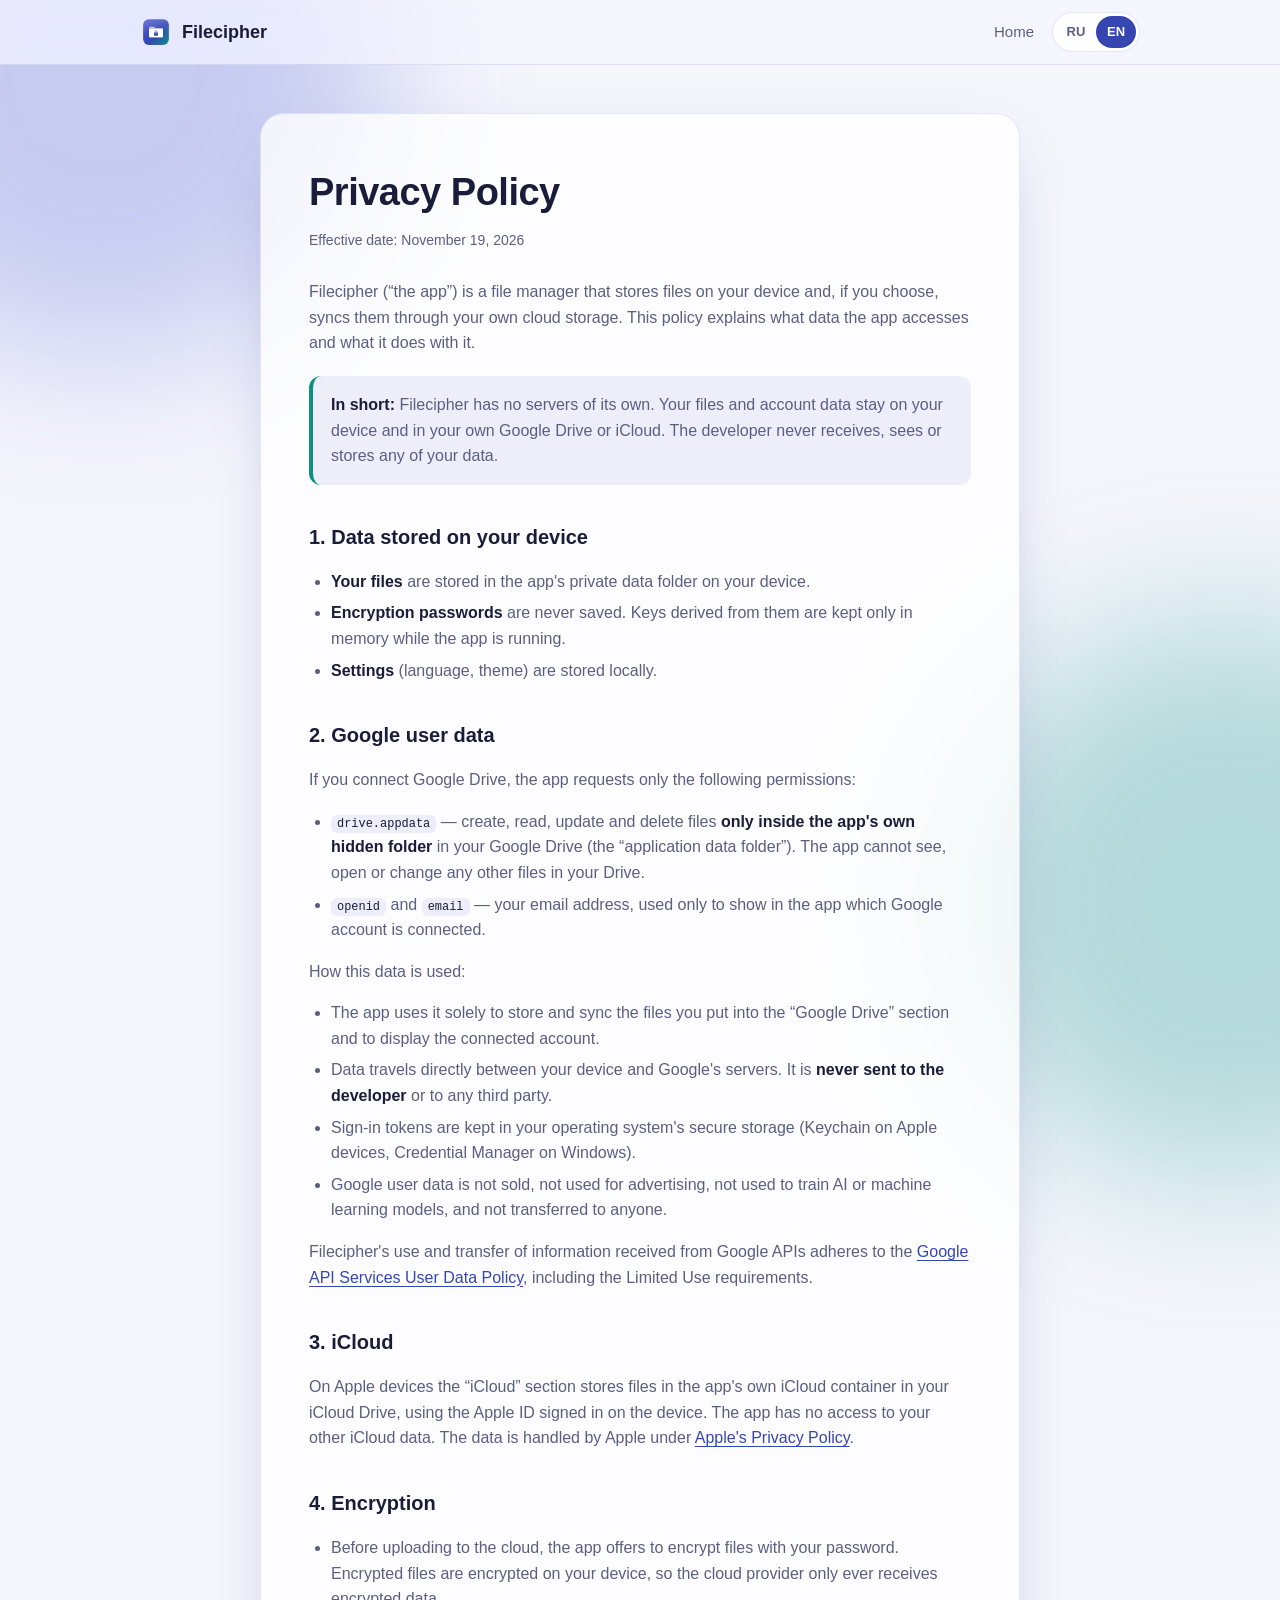
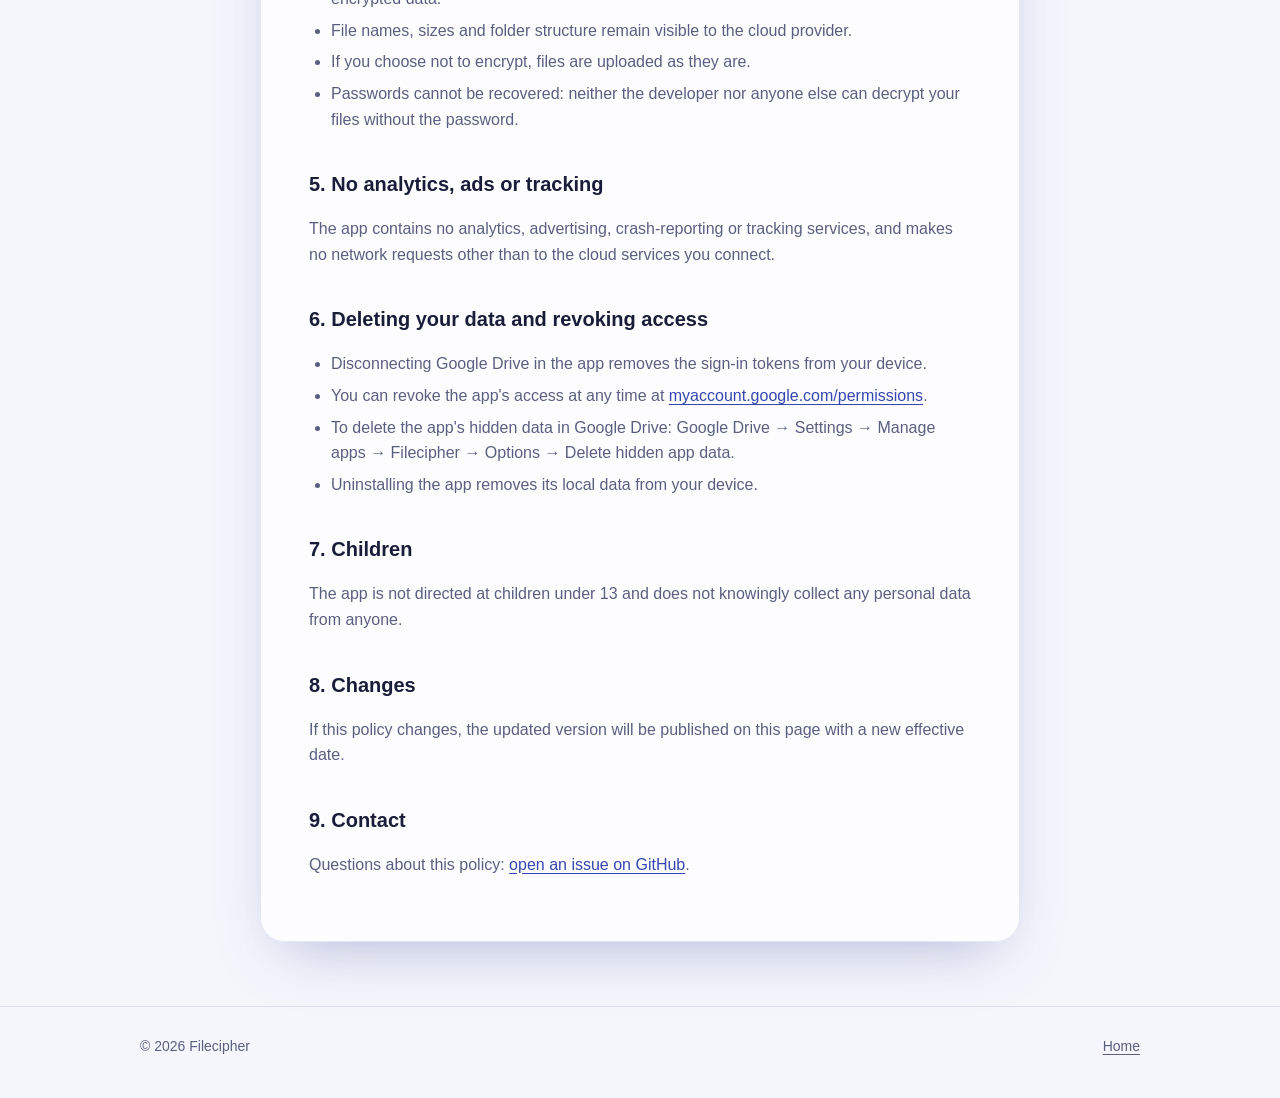
==== privacy/index.html @ 19b43ff0 "Сайт Filecipher: главная и политика конфиденциальности - Главная страница с описанием приложения (ru" ====
<!doctype html>
<html lang="en" data-lang="en" data-title-ru="Политика конфиденциальности — Filecipher" data-title-en="Privacy Policy — Filecipher">
  <head>
    <meta charset="utf-8" />
    <meta name="viewport" content="width=device-width, initial-scale=1" />
    <title>Privacy Policy — Filecipher</title>
    <meta name="description" content="How Filecipher handles your files and the Google and Apple account data it can access." />
    <link rel="icon" href="../assets/icon.svg" type="image/svg+xml" />
    <link rel="stylesheet" href="../assets/style.css" />
    <script src="../assets/lang.js"></script>
  </head>
  <body>
    <div class="blob one"></div>
    <div class="blob two"></div>

    <header>
      <div class="wrap bar">
        <a class="brand" href="../"><img src="../assets/icon.svg" alt="" />Filecipher</a>
        <nav>
          <a class="hide-sm" href="../"><span lang="ru">Главная</span><span lang="en">Home</span></a>
          <div class="lang" role="group" aria-label="Language">
            <button type="button" data-set-lang="ru" aria-pressed="false">RU</button>
            <button type="button" data-set-lang="en" aria-pressed="true">EN</button>
          </div>
        </nav>
      </div>
    </header>

    <main class="wrap">
      <!-- English -->
      <article class="doc" lang="en">
        <h1>Privacy Policy</h1>
        <p class="meta">Effective date: November 19, 2026</p>

        <p>
          Filecipher (“the app”) is a file manager that stores files on your device and, if you choose, syncs them
          through your own cloud storage. This policy explains what data the app accesses and what it does with it.
        </p>

        <div class="note">
          <p><strong>In short:</strong> Filecipher has no servers of its own. Your files and account data stay on your device and in your own Google Drive or iCloud. The developer never receives, sees or stores any of your data.</p>
        </div>

        <h2>1. Data stored on your device</h2>
        <ul>
          <li><strong>Your files</strong> are stored in the app's private data folder on your device.</li>
          <li><strong>Encryption passwords</strong> are never saved. Keys derived from them are kept only in memory while the app is running.</li>
          <li><strong>Settings</strong> (language, theme) are stored locally.</li>
        </ul>

        <h2>2. Google user data</h2>
        <p>If you connect Google Drive, the app requests only the following permissions:</p>
        <ul>
          <li>
            <code>drive.appdata</code> — create, read, update and delete files <strong>only inside the app's own hidden folder</strong>
            in your Google Drive (the “application data folder”). The app cannot see, open or change any other files in your Drive.
          </li>
          <li><code>openid</code> and <code>email</code> — your email address, used only to show in the app which Google account is connected.</li>
        </ul>
        <p>How this data is used:</p>
        <ul>
          <li>The app uses it solely to store and sync the files you put into the “Google Drive” section and to display the connected account.</li>
          <li>Data travels directly between your device and Google's servers. It is <strong>never sent to the developer</strong> or to any third party.</li>
          <li>Sign-in tokens are kept in your operating system's secure storage (Keychain on Apple devices, Credential Manager on Windows).</li>
          <li>Google user data is not sold, not used for advertising, not used to train AI or machine learning models, and not transferred to anyone.</li>
        </ul>
        <p>
          Filecipher's use and transfer of information received from Google APIs adheres to the
          <a href="https://developers.google.com/terms/api-services-user-data-policy" rel="noopener">Google API Services User Data Policy</a>,
          including the Limited Use requirements.
        </p>

        <h2>3. iCloud</h2>
        <p>
          On Apple devices the “iCloud” section stores files in the app's own iCloud container in your iCloud Drive, using the
          Apple ID signed in on the device. The app has no access to your other iCloud data. The data is handled by Apple under
          <a href="https://www.apple.com/legal/privacy/" rel="noopener">Apple's Privacy Policy</a>.
        </p>

        <h2>4. Encryption</h2>
        <ul>
          <li>Before uploading to the cloud, the app offers to encrypt files with your password. Encrypted files are encrypted on your device, so the cloud provider only ever receives encrypted data.</li>
          <li>File names, sizes and folder structure remain visible to the cloud provider.</li>
          <li>If you choose not to encrypt, files are uploaded as they are.</li>
          <li>Passwords cannot be recovered: neither the developer nor anyone else can decrypt your files without the password.</li>
        </ul>

        <h2>5. No analytics, ads or tracking</h2>
        <p>The app contains no analytics, advertising, crash-reporting or tracking services, and makes no network requests other than to the cloud services you connect.</p>

        <h2>6. Deleting your data and revoking access</h2>
        <ul>
          <li>Disconnecting Google Drive in the app removes the sign-in tokens from your device.</li>
          <li>You can revoke the app's access at any time at <a href="https://myaccount.google.com/permissions" rel="noopener">myaccount.google.com/permissions</a>.</li>
          <li>To delete the app's hidden data in Google Drive: Google Drive → Settings → Manage apps → Filecipher → Options → Delete hidden app data.</li>
          <li>Uninstalling the app removes its local data from your device.</li>
        </ul>

        <h2>7. Children</h2>
        <p>The app is not directed at children under 13 and does not knowingly collect any personal data from anyone.</p>

        <h2>8. Changes</h2>
        <p>If this policy changes, the updated version will be published on this page with a new effective date.</p>

        <h2>9. Contact</h2>
        <p>Questions about this policy: <a href="https://github.com/file-cipher/file-cipher.github.io/issues" rel="noopener">open an issue on GitHub</a>.</p>
      </article>

      <!-- Russian -->
      <article class="doc" lang="ru">
        <h1>Политика конфиденциальности</h1>
        <p class="meta">Дата вступления в силу: 19 ноября 2026 г.</p>

        <p>
          Filecipher («приложение») — файловый менеджер, который хранит файлы на вашем устройстве и, если вы захотите,
          синхронизирует их через ваше собственное облачное хранилище. Здесь описано, к каким данным приложение получает
          доступ и что с ними делает.
        </p>

        <div class="note">
          <p><strong>Коротко:</strong> у Filecipher нет своих серверов. Ваши файлы и данные аккаунтов остаются на устройстве и в вашем собственном Google Диске или iCloud. Разработчик не получает, не видит и не хранит никаких ваших данных.</p>
        </div>

        <h2>1. Данные на устройстве</h2>
        <ul>
          <li><strong>Ваши файлы</strong> хранятся в закрытой папке приложения на устройстве.</li>
          <li><strong>Пароли шифрования</strong> никогда не сохраняются. Полученные из них ключи держатся только в памяти, пока приложение запущено.</li>
          <li><strong>Настройки</strong> (язык, тема) хранятся локально.</li>
        </ul>

        <h2>2. Данные Google</h2>
        <p>Если вы подключаете Google Диск, приложение запрашивает только эти разрешения:</p>
        <ul>
          <li>
            <code>drive.appdata</code> — создание, чтение, изменение и удаление файлов <strong>только в собственной скрытой папке приложения</strong>
            на вашем Google Диске («папка данных приложения»). Остальные файлы на Диске приложение не видит, не открывает и не изменяет.
          </li>
          <li><code>openid</code> и <code>email</code> — адрес почты, только чтобы показать в приложении, какой аккаунт Google подключён.</li>
        </ul>
        <p>Как используются эти данные:</p>
        <ul>
          <li>Только для хранения и синхронизации файлов, которые вы кладёте в раздел «Google Диск», и для отображения подключённого аккаунта.</li>
          <li>Данные передаются напрямую между вашим устройством и серверами Google. Они <strong>никогда не отправляются разработчику</strong> или третьим лицам.</li>
          <li>Токены входа хранятся в защищённом хранилище системы (Связка ключей на устройствах Apple, Диспетчер учётных данных в Windows).</li>
          <li>Данные Google не продаются, не используются для рекламы и обучения ИИ и моделей машинного обучения и никому не передаются.</li>
        </ul>
        <p>
          Использование и передача информации, полученной через API Google, соответствуют
          <a href="https://developers.google.com/terms/api-services-user-data-policy" rel="noopener">Google API Services User Data Policy</a>,
          включая требования Limited Use.
        </p>

        <h2>3. iCloud</h2>
        <p>
          На устройствах Apple раздел «iCloud» хранит файлы в собственном контейнере приложения в вашем iCloud Drive с помощью
          Apple ID, под которым выполнен вход на устройстве. К остальным данным iCloud у приложения доступа нет. Данные
          обрабатывает Apple согласно <a href="https://www.apple.com/legal/privacy/" rel="noopener">политике конфиденциальности Apple</a>.
        </p>

        <h2>4. Шифрование</h2>
        <ul>
          <li>Перед загрузкой в облако приложение предлагает зашифровать файлы паролем. Шифрование происходит на устройстве, поэтому облако получает только зашифрованные данные.</li>
          <li>Имена файлов, их размеры и структура папок остаются видны облачному сервису.</li>
          <li>Если вы отказываетесь от шифрования, файлы загружаются как есть.</li>
          <li>Пароль нельзя восстановить: ни разработчик, ни кто-либо ещё не сможет расшифровать файлы без него.</li>
        </ul>

        <h2>5. Без аналитики, рекламы и слежки</h2>
        <p>В приложении нет аналитики, рекламы, сбора отчётов о сбоях и трекеров. Оно не делает сетевых запросов, кроме запросов к подключённым вами облачным сервисам.</p>

        <h2>6. Удаление данных и отзыв доступа</h2>
        <ul>
          <li>Отключение Google Диска в приложении удаляет токены входа с устройства.</li>
          <li>Отозвать доступ приложения можно в любой момент на странице <a href="https://myaccount.google.com/permissions" rel="noopener">myaccount.google.com/permissions</a>.</li>
          <li>Удалить скрытые данные приложения на Google Диске: Google Диск → Настройки → Управление приложениями → Filecipher → Параметры → Удалить скрытые данные приложения.</li>
          <li>При удалении приложения его локальные данные удаляются с устройства.</li>
        </ul>

        <h2>7. Дети</h2>
        <p>Приложение не предназначено для детей младше 13 лет и сознательно не собирает ничьих персональных данных.</p>

        <h2>8. Изменения</h2>
        <p>Если политика изменится, новая версия будет опубликована на этой странице с новой датой вступления в силу.</p>

        <h2>9. Связь</h2>
        <p>Вопросы по этой политике: <a href="https://github.com/file-cipher/file-cipher.github.io/issues" rel="noopener">создайте issue на GitHub</a>.</p>
      </article>
    </main>

    <footer>
      <div class="wrap">
        <span>© 2026 Filecipher</span>
        <a href="../"><span lang="ru">Главная</span><span lang="en">Home</span></a>
      </div>
    </footer>
  </body>
</html>
---- assets/style.css ----
:root {
  --bg: #f5f6fc;
  --surface: rgba(255, 255, 255, 0.78);
  --surface-solid: #ffffff;
  --border: rgba(53, 70, 176, 0.12);
  --text: #191d3a;
  --muted: #5a5f80;
  --primary: #3546b0;
  --primary-2: #4e5dd6;
  --teal: #0e8f86;
  --chip: rgba(53, 70, 176, 0.08);
  --shadow: 0 24px 60px -24px rgba(39, 52, 143, 0.35);
  --radius: 24px;
  color-scheme: light;
}

@media (prefers-color-scheme: dark) {
  :root {
    --bg: #0b0d19;
    --surface: rgba(24, 27, 48, 0.72);
    --surface-solid: #161a2e;
    --border: rgba(255, 255, 255, 0.08);
    --text: #eef0ff;
    --muted: #a3a8c9;
    --primary: #8f9bff;
    --primary-2: #6f7cf0;
    --teal: #3cc7bb;
    --chip: rgba(143, 155, 255, 0.1);
    --shadow: 0 24px 60px -24px rgba(0, 0, 0, 0.7);
    color-scheme: dark;
  }
}

* {
  box-sizing: border-box;
}

html {
  scroll-behavior: smooth;
}

body {
  margin: 0;
  min-height: 100vh;
  background: var(--bg);
  color: var(--text);
  font-family:
    -apple-system, BlinkMacSystemFont, 'SF Pro Text', 'Segoe UI', Roboto, 'Helvetica Neue', Arial, sans-serif;
  line-height: 1.6;
  -webkit-font-smoothing: antialiased;
  overflow-x: hidden;
}

/* language switching: only the active language is shown */
html[data-lang='ru'] [lang='en'],
html[data-lang='en'] [lang='ru'] {
  display: none !important;
}

a {
  color: var(--primary);
  text-underline-offset: 3px;
}

.blob {
  position: fixed;
  z-index: -1;
  width: 44vmax;
  height: 44vmax;
  border-radius: 50%;
  filter: blur(80px);
  opacity: 0.28;
  pointer-events: none;
  animation: float 20s ease-in-out infinite alternate;
}

.blob.one {
  top: -16vmax;
  left: -14vmax;
  background: var(--primary-2);
}

.blob.two {
  right: -18vmax;
  bottom: -22vmax;
  background: var(--teal);
  animation-delay: -8s;
}

@keyframes float {
  to {
    transform: translate(5vmax, 4vmax) scale(1.1);
  }
}

.wrap {
  width: min(1040px, 100%);
  margin: 0 auto;
  padding: 0 20px;
}

/* header */
header {
  position: sticky;
  top: 0;
  z-index: 10;
  backdrop-filter: blur(18px) saturate(1.4);
  -webkit-backdrop-filter: blur(18px) saturate(1.4);
  background: color-mix(in srgb, var(--bg) 70%, transparent);
  border-bottom: 1px solid var(--border);
}

.bar {
  display: flex;
  align-items: center;
  gap: 16px;
  height: 64px;
}

.brand {
  display: inline-flex;
  align-items: center;
  gap: 10px;
  font-weight: 700;
  font-size: 18px;
  color: var(--text);
  text-decoration: none;
}

.brand img {
  width: 32px;
  height: 32px;
}

.bar nav {
  display: flex;
  align-items: center;
  gap: 6px;
  margin-left: auto;
}

.bar nav a {
  padding: 8px 12px;
  border-radius: 999px;
  color: var(--muted);
  font-size: 15px;
  text-decoration: none;
}

.bar nav a:hover {
  background: var(--chip);
  color: var(--text);
}

.lang {
  display: inline-flex;
  padding: 3px;
  border: 1px solid var(--border);
  border-radius: 999px;
  background: var(--surface);
}

.lang button {
  min-width: 40px;
  padding: 6px 10px;
  border: 0;
  border-radius: 999px;
  background: none;
  color: var(--muted);
  font: inherit;
  font-size: 13px;
  font-weight: 600;
  cursor: pointer;
}

.lang button[aria-pressed='true'] {
  background: var(--primary);
  color: #fff;
}

/* hero */
.hero {
  padding: 88px 0 56px;
  text-align: center;
}

.hero .icon {
  width: 112px;
  height: 112px;
  border-radius: 28px;
  box-shadow: var(--shadow);
  animation: rise 0.8s cubic-bezier(0.2, 0.9, 0.25, 1.15) both;
}

.hero h1 {
  margin: 28px 0 14px;
  font-size: clamp(34px, 6vw, 56px);
  line-height: 1.1;
  letter-spacing: -1px;
  animation: rise 0.8s 0.1s cubic-bezier(0.2, 0.9, 0.25, 1.15) both;
}

.gradient {
  background: linear-gradient(120deg, var(--primary-2), var(--teal));
  -webkit-background-clip: text;
  background-clip: text;
  color: transparent;
}

.hero p {
  max-width: 620px;
  margin: 0 auto;
  font-size: clamp(17px, 2.2vw, 20px);
  color: var(--muted);
  animation: rise 0.8s 0.2s cubic-bezier(0.2, 0.9, 0.25, 1.15) both;
}

.chips {
  display: flex;
  flex-wrap: wrap;
  justify-content: center;
  gap: 8px;
  margin-top: 28px;
  animation: rise 0.8s 0.3s cubic-bezier(0.2, 0.9, 0.25, 1.15) both;
}

.chip {
  padding: 7px 14px;
  border: 1px solid var(--border);
  border-radius: 999px;
  background: var(--surface);
  font-size: 14px;
  color: var(--muted);
}

@keyframes rise {
  from {
    opacity: 0;
    transform: translateY(18px);
  }
}

/* cards */
.grid {
  display: grid;
  grid-template-columns: repeat(2, 1fr);
  gap: 16px;
  padding-bottom: 32px;
}

.card {
  padding: 26px;
  border: 1px solid var(--border);
  border-radius: var(--radius);
  background: var(--surface);
  box-shadow: var(--shadow);
  backdrop-filter: blur(14px);
  -webkit-backdrop-filter: blur(14px);
}

.card .ico {
  display: grid;
  place-items: center;
  width: 46px;
  height: 46px;
  margin-bottom: 16px;
  border-radius: 14px;
  background: var(--chip);
  color: var(--primary);
}

.card .ico svg {
  width: 24px;
  height: 24px;
}

.card h3 {
  margin: 0 0 8px;
  font-size: 18px;
}

.card p {
  margin: 0;
  color: var(--muted);
  font-size: 15px;
}

.section-title {
  margin: 48px 0 20px;
  font-size: 26px;
  letter-spacing: -0.3px;
}

.callout {
  display: flex;
  flex-wrap: wrap;
  align-items: center;
  justify-content: space-between;
  gap: 16px;
  margin: 24px 0 64px;
  padding: 26px 28px;
  border-radius: var(--radius);
  background: linear-gradient(120deg, var(--primary), var(--teal));
  color: #fff;
}

.callout p {
  margin: 0;
  max-width: 560px;
  opacity: 0.92;
}

.callout strong {
  display: block;
  margin-bottom: 4px;
  font-size: 19px;
}

.btn {
  display: inline-flex;
  align-items: center;
  gap: 8px;
  padding: 12px 20px;
  border-radius: 999px;
  background: #fff;
  color: #26348f;
  font-weight: 600;
  text-decoration: none;
  white-space: nowrap;
}

/* document (privacy policy) */
.doc {
  max-width: 760px;
  margin: 48px auto 64px;
  padding: clamp(24px, 5vw, 48px);
  border: 1px solid var(--border);
  border-radius: var(--radius);
  background: var(--surface);
  box-shadow: var(--shadow);
}

.doc h1 {
  margin: 0 0 6px;
  font-size: clamp(28px, 5vw, 38px);
  letter-spacing: -0.5px;
}

.doc .meta {
  margin: 0 0 28px;
  color: var(--muted);
  font-size: 14px;
}

.doc h2 {
  margin: 36px 0 10px;
  font-size: 20px;
}

.doc p,
.doc li {
  color: var(--muted);
}

.doc strong {
  color: var(--text);
}

.doc ul {
  padding-left: 22px;
}

.doc li {
  margin: 6px 0;
}

.doc code {
  padding: 2px 6px;
  border-radius: 6px;
  background: var(--chip);
  color: var(--text);
  font-size: 0.92em;
}

.note {
  margin: 20px 0;
  padding: 16px 18px;
  border-left: 4px solid var(--teal);
  border-radius: 12px;
  background: var(--chip);
}

.note p {
  margin: 0;
}

footer {
  padding: 28px 0 40px;
  border-top: 1px solid var(--border);
  color: var(--muted);
  font-size: 14px;
}

footer .wrap {
  display: flex;
  flex-wrap: wrap;
  justify-content: space-between;
  gap: 12px;
}

footer a {
  color: var(--muted);
}

@media (max-width: 600px) {
  .grid {
    grid-template-columns: 1fr;
  }

  .bar nav a.hide-sm {
    display: none;
  }

  .hero {
    padding-top: 56px;
  }

  .callout {
    padding: 22px;
  }
}

@media (prefers-reduced-motion: reduce) {
  *,
  *::before {
    animation: none !important;
  }

  html {
    scroll-behavior: auto;
  }
}
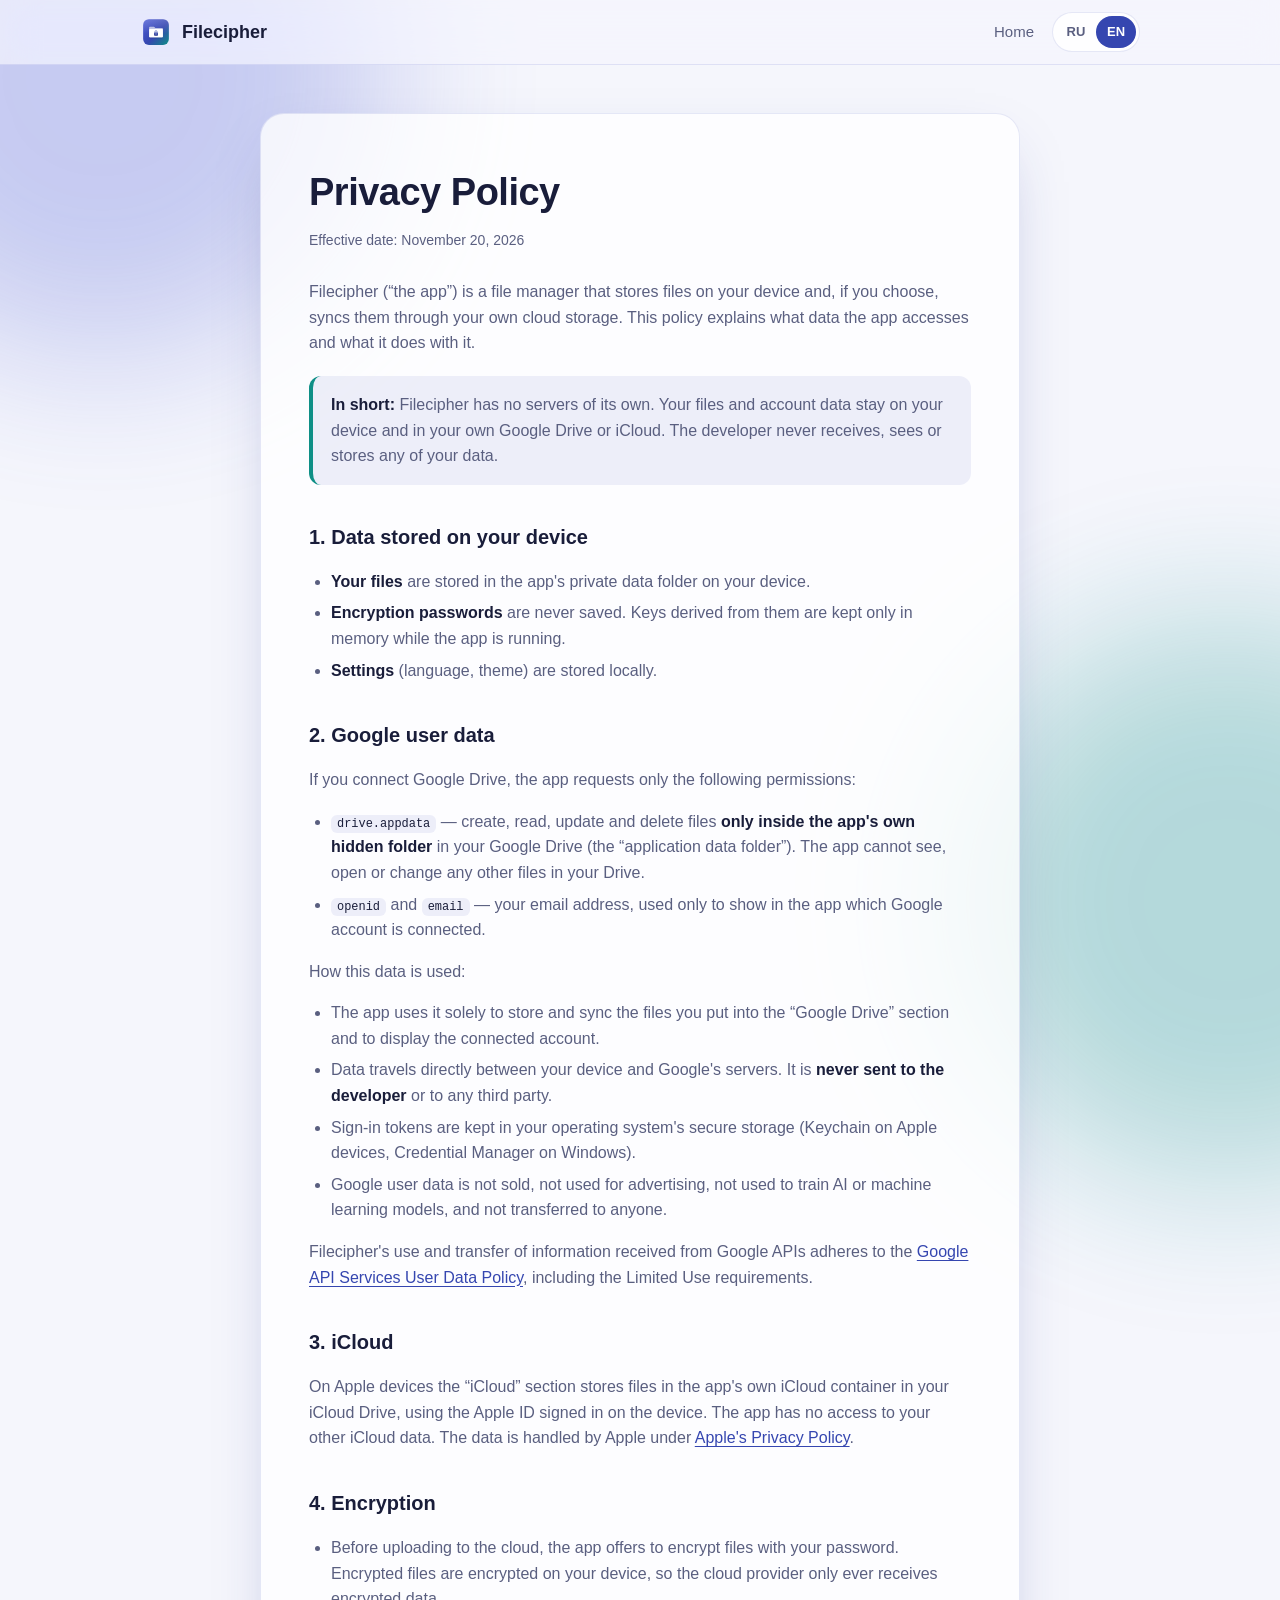
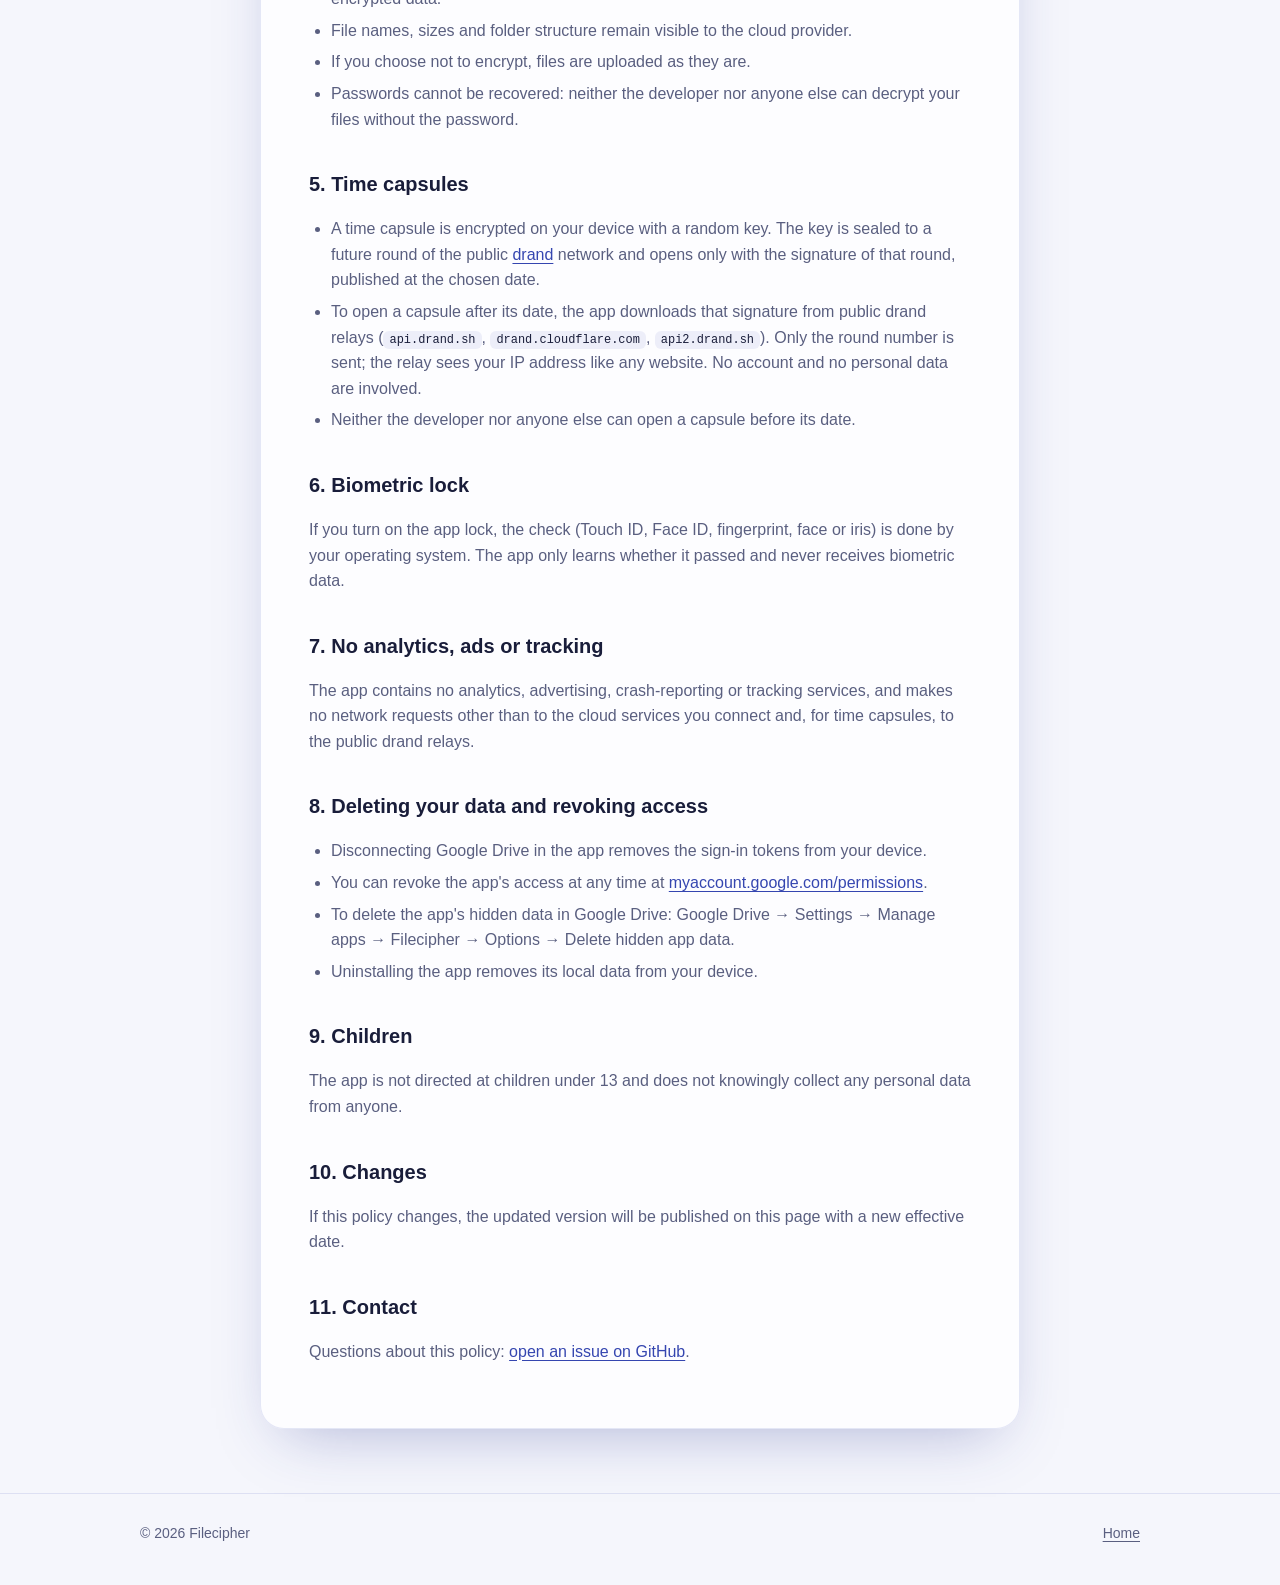
==== commit 457bcb1c: "Капсулы времени и вход по биометрии на сайте - Карточки «Капсулы времени» и «Вход по биометрии» на г" ====
--- a/privacy/index.html
+++ b/privacy/index.html
@@ -5,6 +5,14 @@
     <meta name="viewport" content="width=device-width, initial-scale=1" />
     <title>Privacy Policy — Filecipher</title>
     <meta name="description" content="How Filecipher handles your files and the Google and Apple account data it can access." />
+    <meta property="og:type" content="website" />
+    <meta property="og:site_name" content="Filecipher" />
+    <meta property="og:title" content="Privacy Policy — Filecipher" />
+    <meta property="og:description" content="Encrypted files in your own cloud. No servers. No tracking." />
+    <meta property="og:image" content="https://file-cipher.github.io/assets/social-preview.png" />
+    <meta property="og:url" content="https://file-cipher.github.io/privacy/" />
+    <meta name="twitter:card" content="summary_large_image" />
+    <meta name="theme-color" content="#3546b0" />
     <link rel="icon" href="../assets/icon.svg" type="image/svg+xml" />
     <link rel="stylesheet" href="../assets/style.css" />
     <script src="../assets/lang.js"></script>
@@ -30,7 +38,7 @@
       <!-- English -->
       <article class="doc" lang="en">
         <h1>Privacy Policy</h1>
-        <p class="meta">Effective date: November 19, 2026</p>
+        <p class="meta">Effective date: November 20, 2026</p>
 
         <p>
           Filecipher (“the app”) is a file manager that stores files on your device and, if you choose, syncs them
@@ -85,10 +93,20 @@
           <li>Passwords cannot be recovered: neither the developer nor anyone else can decrypt your files without the password.</li>
         </ul>
 
-        <h2>5. No analytics, ads or tracking</h2>
-        <p>The app contains no analytics, advertising, crash-reporting or tracking services, and makes no network requests other than to the cloud services you connect.</p>
-
-        <h2>6. Deleting your data and revoking access</h2>
+        <h2>5. Time capsules</h2>
+        <ul>
+          <li>A time capsule is encrypted on your device with a random key. The key is sealed to a future round of the public <a href="https://drand.love" rel="noopener">drand</a> network and opens only with the signature of that round, published at the chosen date.</li>
+          <li>To open a capsule after its date, the app downloads that signature from public drand relays (<code>api.drand.sh</code>, <code>drand.cloudflare.com</code>, <code>api2.drand.sh</code>). Only the round number is sent; the relay sees your IP address like any website. No account and no personal data are involved.</li>
+          <li>Neither the developer nor anyone else can open a capsule before its date.</li>
+        </ul>
+
+        <h2>6. Biometric lock</h2>
+        <p>If you turn on the app lock, the check (Touch ID, Face ID, fingerprint, face or iris) is done by your operating system. The app only learns whether it passed and never receives biometric data.</p>
+
+        <h2>7. No analytics, ads or tracking</h2>
+        <p>The app contains no analytics, advertising, crash-reporting or tracking services, and makes no network requests other than to the cloud services you connect and, for time capsules, to the public drand relays.</p>
+
+        <h2>8. Deleting your data and revoking access</h2>
         <ul>
           <li>Disconnecting Google Drive in the app removes the sign-in tokens from your device.</li>
           <li>You can revoke the app's access at any time at <a href="https://myaccount.google.com/permissions" rel="noopener">myaccount.google.com/permissions</a>.</li>
@@ -96,20 +114,20 @@
           <li>Uninstalling the app removes its local data from your device.</li>
         </ul>
 
-        <h2>7. Children</h2>
+        <h2>9. Children</h2>
         <p>The app is not directed at children under 13 and does not knowingly collect any personal data from anyone.</p>
 
-        <h2>8. Changes</h2>
+        <h2>10. Changes</h2>
         <p>If this policy changes, the updated version will be published on this page with a new effective date.</p>
 
-        <h2>9. Contact</h2>
+        <h2>11. Contact</h2>
         <p>Questions about this policy: <a href="https://github.com/file-cipher/file-cipher.github.io/issues" rel="noopener">open an issue on GitHub</a>.</p>
       </article>
 
       <!-- Russian -->
       <article class="doc" lang="ru">
         <h1>Политика конфиденциальности</h1>
-        <p class="meta">Дата вступления в силу: 19 ноября 2026 г.</p>
+        <p class="meta">Дата вступления в силу: 20 ноября 2026 г.</p>
 
         <p>
           Filecipher («приложение») — файловый менеджер, который хранит файлы на вашем устройстве и, если вы захотите,
@@ -165,10 +183,20 @@
           <li>Пароль нельзя восстановить: ни разработчик, ни кто-либо ещё не сможет расшифровать файлы без него.</li>
         </ul>
 
-        <h2>5. Без аналитики, рекламы и слежки</h2>
-        <p>В приложении нет аналитики, рекламы, сбора отчётов о сбоях и трекеров. Оно не делает сетевых запросов, кроме запросов к подключённым вами облачным сервисам.</p>
-
-        <h2>6. Удаление данных и отзыв доступа</h2>
+        <h2>5. Капсулы времени</h2>
+        <ul>
+          <li>Капсула шифруется на устройстве случайным ключом. Ключ запечатывается под будущий раунд публичной сети <a href="https://drand.love" rel="noopener">drand</a> и открывается только подписью этого раунда, которая публикуется в выбранную дату.</li>
+          <li>Чтобы открыть капсулу после даты, приложение скачивает эту подпись с публичных серверов drand (<code>api.drand.sh</code>, <code>drand.cloudflare.com</code>, <code>api2.drand.sh</code>). Передаётся только номер раунда; сервер видит ваш IP-адрес, как любой сайт. Аккаунтов и персональных данных здесь нет.</li>
+          <li>Ни разработчик, ни кто-либо ещё не может открыть капсулу раньше её даты.</li>
+        </ul>
+
+        <h2>6. Блокировка по биометрии</h2>
+        <p>Если включить блокировку приложения, проверку (Touch ID, Face ID, отпечаток, лицо или радужка) выполняет операционная система. Приложение узнаёт только результат и никогда не получает биометрические данные.</p>
+
+        <h2>7. Без аналитики, рекламы и слежки</h2>
+        <p>В приложении нет аналитики, рекламы, сбора отчётов о сбоях и трекеров. Оно не делает сетевых запросов, кроме запросов к подключённым вами облачным сервисам и, для капсул времени, к публичным серверам drand.</p>
+
+        <h2>8. Удаление данных и отзыв доступа</h2>
         <ul>
           <li>Отключение Google Диска в приложении удаляет токены входа с устройства.</li>
           <li>Отозвать доступ приложения можно в любой момент на странице <a href="https://myaccount.google.com/permissions" rel="noopener">myaccount.google.com/permissions</a>.</li>
@@ -176,13 +204,13 @@
           <li>При удалении приложения его локальные данные удаляются с устройства.</li>
         </ul>
 
-        <h2>7. Дети</h2>
+        <h2>9. Дети</h2>
         <p>Приложение не предназначено для детей младше 13 лет и сознательно не собирает ничьих персональных данных.</p>
 
-        <h2>8. Изменения</h2>
+        <h2>10. Изменения</h2>
         <p>Если политика изменится, новая версия будет опубликована на этой странице с новой датой вступления в силу.</p>
 
-        <h2>9. Связь</h2>
+        <h2>11. Связь</h2>
         <p>Вопросы по этой политике: <a href="https://github.com/file-cipher/file-cipher.github.io/issues" rel="noopener">создайте issue на GitHub</a>.</p>
       </article>
     </main>
